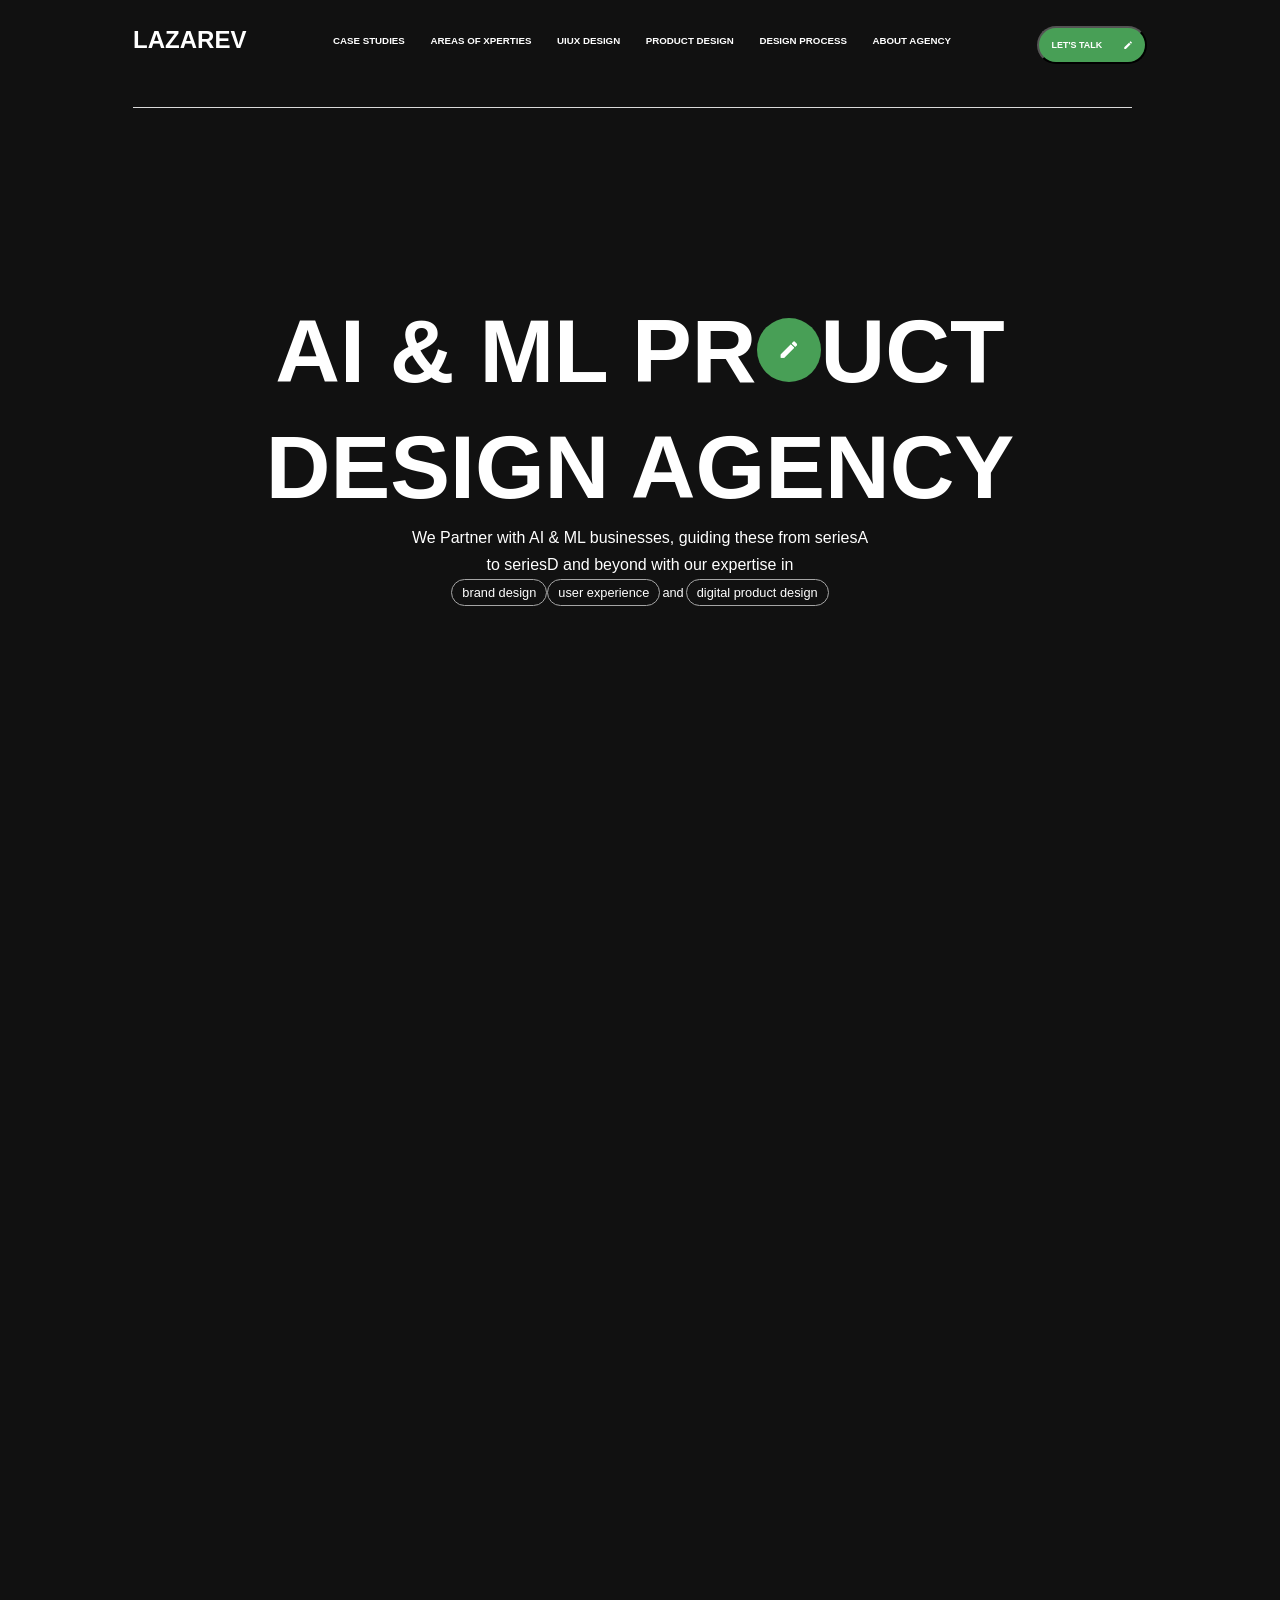
==== index.html @ f1cd25bc "Lazarev Project" ====
<!DOCTYPE html>
<html lang="en">
<head>
    <link rel="stylesheet" href="style.css">
    <meta charset="UTF-8">
    <meta name="viewport" content="width=device-width, initial-scale=1.0">
    <title>Document</title>
</head>
<body>
    <nav>
        <h1>LAZAREV</h1>
        <div class="nav-part2">
            <div class="nav-elem">
                <h4>Case Studies</h4>
                <h5><span>Case Studies</span></h5>
            </div>
            <div class="nav-elem">
                <h4>Areas of xperties</h4>
                <h5><span>Areas Of Expertise</span></h5>
                <h5><span>AI & ML</span></h5>
                <h5><span>Real Estate</span></h5>
                <h5><span>E-Commerce</span></h5>
                <h5><span>Web 3</span></h5>
            </div>
            <div class="nav-elem">
                <h4>UIUX Design</h4>
                <h5><span>UX Audit</span></h5>
                <h5><span>UI Design</span></h5>
                <h5><span>UX Design</span></h5>
                <h5><span>UX Reaserch</span></h5>
            </div>

            <div class="nav-elem">
                <h4>Product Design</h4>
                <h5><span>SaaS</span></h5>
                <h5><span>Web App</span></h5>
                <h5><span>Mobile App</span></h5>
                <h5><span>Website Design</span></h5>
            </div>

            <div class="nav-elem">
                <h4>Design Process</h4>
                <h5><span>MVP</span></h5>
                <h5><span>Relaunch</span></h5>
            </div>

            <div class="nav-elem">
                <h4>About Agency</h4>
                <h5><span>Our Story</span></h5>
                <h5><span>Client's Feedback</span></h5>
                <h5><span>Careers</span></h5>
                <h5><span></span></h5>
                <h5><span>News&Articles</span></h5>
            </div>
            
            
        </div>

        <button>Let's Talk <svg fill="none" viewBox="0 0 20 20">
            <path fill="#fff"
                d="M2.5 14.375V17.5h3.125l9.217-9.217-3.125-3.125L2.5 14.375Zm14.758-8.508a.83.83 0 0 0 0-1.175l-1.95-1.95a.83.83 0 0 0-1.175 0l-1.525 1.525 3.125 3.125 1.525-1.525Z">
            </path>
        </svg></button>
        <div id="nav-bottom2">


        </div>



        <div class="nav-bottom">
            <div class="bottom-div">
                <h5><span>Case Studies</span></h5>
            </div>
            <div class="bottom-div">
                <h5><span>🔥AI & ML</span></h5>
                <h5><span>FinTech</span></h5>
                <h5><span>RealEstate</span></h5>
                <h5><span>E-commerce</span></h5>
                <h5><span>Web3</span></h5>
            </div>

            <div class="bottom-div">
                <h5><span>🔥AI & ML</span></h5>
                <h5><span>FinTech</span></h5>
                <h5><span>RealEstate</span></h5>
                <h5><span>E-commerce</span></h5>
                
            </div>

            <div class="bottom-div">
                <h5><span>🔥AI & ML</span></h5>
                <h5><span>FinTech</span></h5>
                <h5><span>RealEstate</span></h5>
                <h5><span>E-commerce</span></h5>
                <h5><span>Web3</span></h5>
            </div>

            <div class="bottom-div">
                <h5><span>🔥AI & ML</span></h5>
                <h5><span>FinTech</span></h5>
                <h5><span>RealEstate</span></h5>
                <h5><span>E-commerce</span></h5>
                <h5><span>Web3</span></h5>
            </div>

            <div class="bottom-div">
                <h5><span>🔥AI & ML</span></h5>
                <h5><span>FinTech</span></h5>
                
         
        </div>

        <div class="bottom-div">
            <h5><span>🔥AI & ML</span></h5>
            <h5><span>FinTech</span></h5>
            <h5><span>RealEstate</span></h5>
            <h5><span>E-commerce</span></h5>
            <h5><span>Web3</span></h5>
        </div>


       

    </nav>
    
    <div class="main">
        <div id="page1">

            <h1>AI & ML PR<span ><svg id="penlogo" class="c-bttn__morph" fill="none" viewBox="0 0 131 136">
                <path class="g-path" data-morph="end" fill="#fff"
                    d="M48 77.457v7.224h7.224l21.307-21.306-7.224-7.225L48 77.457Zm34.118-19.67a1.919 1.919 0 0 0 0-2.716l-4.508-4.508a1.919 1.919 0 0 0-2.716 0l-3.526 3.526 7.224 7.224 3.526-3.525Z">
                </path>
                <path class="g-path" data-morph="start" fill="#fff"
                    d="M48 77.457v7.224h7.224l21.307-21.306-7.224-7.225L48 77.457Zm34.118-19.67a1.919 1.919 0 0 0 0-2.716l-4.508-4.508a1.919 1.919 0 0 0-2.716 0l-3.526 3.526 7.224 7.224 3.526-3.525Z"
                    data-original="M65.72 109.14c10.08 0 17.76-3.78 23.04-11.34 5.4-7.68 8.1-17.64 8.1-29.88 0-12.24-2.7-22.2-8.1-29.88-5.28-7.68-12.96-11.52-23.04-11.52-9.96 0-17.7 3.84-23.22 11.52-5.4 7.68-8.1 17.64-8.1 29.88 0 12.12 2.7 22.02 8.1 29.7 5.52 7.68 13.26 11.52 23.22 11.52Zm46.08 7.02c-11.64 12.6-27.06 18.9-46.26 18.9s-34.62-6.3-46.26-18.9C7.76 103.56 2 87.48 2 67.92c0-19.56 5.76-35.64 17.28-48.24C30.92 7.08 46.34.78 65.54.78s34.62 6.3 46.26 18.9c11.64 12.6 17.46 28.68 17.46 48.24 0 19.56-5.82 35.64-17.46 48.24Z">
                </path>
            </svg>UCT</h1>
            <H1>DESIGN Agency</H1>
            <p>We Partner with AI & ML businesses, guiding these from seriesA</p>
            <p>to seriesD and beyond with our expertise in</p>

            <div id="page1-pdesign">

                <h4>brand design</h4>
                <h4>user experience</h4>
                <h4>and</h4>
                <h4>digital product design</h4>
            </div>


            <div id="moving-div">
                <div id="blur-left"></div>
                <div class="move">
                    <img src="https://lazarev.kiev.ua/la24/forbes.svg" alt="">
                    <img src="https://lazarev.kiev.ua/la24/adweek.svg" alt="">
                    <img src="https://lazarev.kiev.ua/la24/pmi.svg" alt="">
                    <img src="https://lazarev.kiev.ua/la24/wf.svg" alt="">
                    <img src="https://lazarev.kiev.ua/la24/adweek.svg" alt="">
                    <img src="https://lazarev.kiev.ua/la24/rd.svg" alt="">
                    <img src="https://lazarev.kiev.ua/la24/pmi.svg" alt="">
                    <img src="https://lazarev.kiev.ua/la24/webby.svg" alt="">
                    <img src="https://lazarev.kiev.ua/la24/rd.svg" alt="">
                    <img src="https://lazarev.kiev.ua/la24/pmi.svg" alt="">
                </div>

                <div class="move">
                    <img src="https://lazarev.kiev.ua/la24/forbes.svg" alt="">
                    <img src="https://lazarev.kiev.ua/la24/adweek.svg" alt="">
                    <img src="https://lazarev.kiev.ua/la24/pmi.svg" alt="">
                    <img src="https://lazarev.kiev.ua/la24/wf.svg" alt="">
                    <img src="https://lazarev.kiev.ua/la24/adweek.svg" alt="">
                    <img src="https://lazarev.kiev.ua/la24/rd.svg" alt="">
                    <img src="https://lazarev.kiev.ua/la24/pmi.svg" alt="">
                    <img src="https://lazarev.kiev.ua/la24/webby.svg" alt="">
                    <img src="https://lazarev.kiev.ua/la24/rd.svg" alt="">
                    <img src="https://lazarev.kiev.ua/la24/pmi.svg" alt="">
                </div>
                <div id="blur-right"></div>
            </div>

        </div>
        <div id="page2">



        </div>
    </div>





    <script src="https://cdnjs.cloudflare.com/ajax/libs/gsap/3.13.0/gsap.min.js" integrity="sha512-NcZdtrT77bJr4STcmsGAESr06BYGE8woZdSdEgqnpyqac7sugNO+Tr4bGwGF3MsnEkGKhU2KL2xh6Ec+BqsaHA==" crossorigin="anonymous" referrerpolicy="no-referrer"></script>
    <script src="back.js"></script>

</body>
</html>
---- style.css ----
*{
    margin: 0px;
    padding: 0px;
    box-sizing: border-box;
    font-family:sans-serif;
    color: white;
}
html ,body {
    height: 100%;
    width: 100%;
}

nav{
    position: fixed;
    /* background-color: hotpink; */
    height: 12vh;
    display: flex;
    align-items: flex-start;
    width: 100%;
    padding: 2vw 10.4vw;
    justify-content: space-between;
    z-index: 10;
}
.nav-part2{
    display: flex;
    gap: 2vw;
    align-items: flex-start;
    padding: 1vh;
    position: relative;
    z-index: 10;

}
.nav-part2 h4{
    font-size: 0.76vw;
    text-transform: uppercase;
    font-weight: 600;
    margin-bottom: 2.6vw;
}
.nav-part2 h5{
    margin-bottom: 1vw;
    /* background-color: red; */
    display: none;
    overflow: hidden;
}
.nav-part2 h5 span{
    font-size: 0.74vw;
    font-weight: 400;
    display: inline-block;
    


}
nav button{
    display: flex;
    align-items: center;
    padding: 12px 12px;
    font-weight: 700;
    border-radius: 50px;
    font-size: 0.7vw;
    text-transform: uppercase;
    
    background-color: #489F56;
}
nav button svg {
    height: 0.8vw;
    margin-left: 1.6vw;
}

#nav-bottom2{
    width: 79%;
    height: 0vh;
    /* border-bottom: 1px solid white; */
    position: absolute;
    background-color:#111;
    bottom: 0;
    z-index: 9;
    top: 100%;

}




.nav-bottom{
    /* background-color: rgb(106, 84, 84); */
    height: 0%;
    position: absolute;
    inline-size: 78%;
    transition: all ease 0.65s;
    bottom: 0%;
    border-bottom: 1px solid #dadada;
    display: flex;
    align-items: flex-start;
    justify-content: space-between;
    padding: 2vw 15vw;
    padding-left: 18.52vw;
    padding-top: 3vw;


}
.bottom-div{
   margin-top: 2vw;
   position: absolute;
}

nav:hover .nav-bottom{
    /* background-color: #489F56; */
    bottom: -150%;
    height: 150%;
    background-color: #111  ;

}
.bottom-div h5{
    /* background-color: red; */
    margin-bottom: 0.4vw;
}
.bottom-div h5 span {
    font-size: 0.75vw;
    display: inline-block;
    font-weight: 400;
    opacity: 0;
}

#page1{
    height: 100vh;
    width: 100%;
    background-color: #111;
    display: flex;
    flex-direction: column;
    justify-content: center;
    align-items: center;

}

#page1 h1 {
    font-size: 7vw;
    text-transform: uppercase;
    font-weight: 900;
    line-height: 9vw;
}

#penlogo{
    block-size: 5vw;
    border-radius: 50%;
    width: 5vw;
    background-color: #489F56;
}
#page1 p{
    text-align: center;
    margin: 0.5vh;
    font-weight: 300;
}

#page1-pdesign{
    display: flex;
    align-items: center;
    justify-content: center;
}

#page1-pdesign h4{
    font-size: 1vw;
    font-weight: 400;
    text-transform: lowercase;
    padding: 5px 10px;
    border: 1px solid #a5a5a5;
    border-radius: 50px;
}
#page1-pdesign h4:nth-last-child(2){
    border: none;
    padding: 2px;
    margin-top: 0.5pw;
}
#moving-div{
    /* background-color: #489F56;  */
    margin-top: 10vh;
    position: absolute;
    bottom: 3vh;
    white-space: nowrap;
    padding: 1.2vw;
    overflow: hidden;
    /* display: flex; */
    width: 45%;
    
}
#moving-div .move
{
    animation-name: mobe;
    animation-duration: 7s;
    animation-timing-function: linear;
    display: inline-block;
    animation-iteration-count: infinite;
}
#moving-div .move img{
    height: 1vw;
    margin: 0 1vw;
}
#blur-left{
    background-color: #0f5c1c;
    height: 100%;
    width: 20%;
    position: absolute;
    background: linear-gradient(to right ,#111 ,transparent);
    top: 0;
    left: 0;
    z-index: 2;
}
#blur-right{
    background: linear-gradient(to right ,transparent , #111);
    height: 100%;
    width: 20%;
    position: absolute;
    top: 0;
    right: 0;
    z-index: 2;
}
@keyframes mobe {
    0%{
        transform: translate(0);

    }
    100%{
        transform: translate(-100%);
    }
}

#page2{
    height: 100vh;
    width: 100%;
    background-color: #111;

}
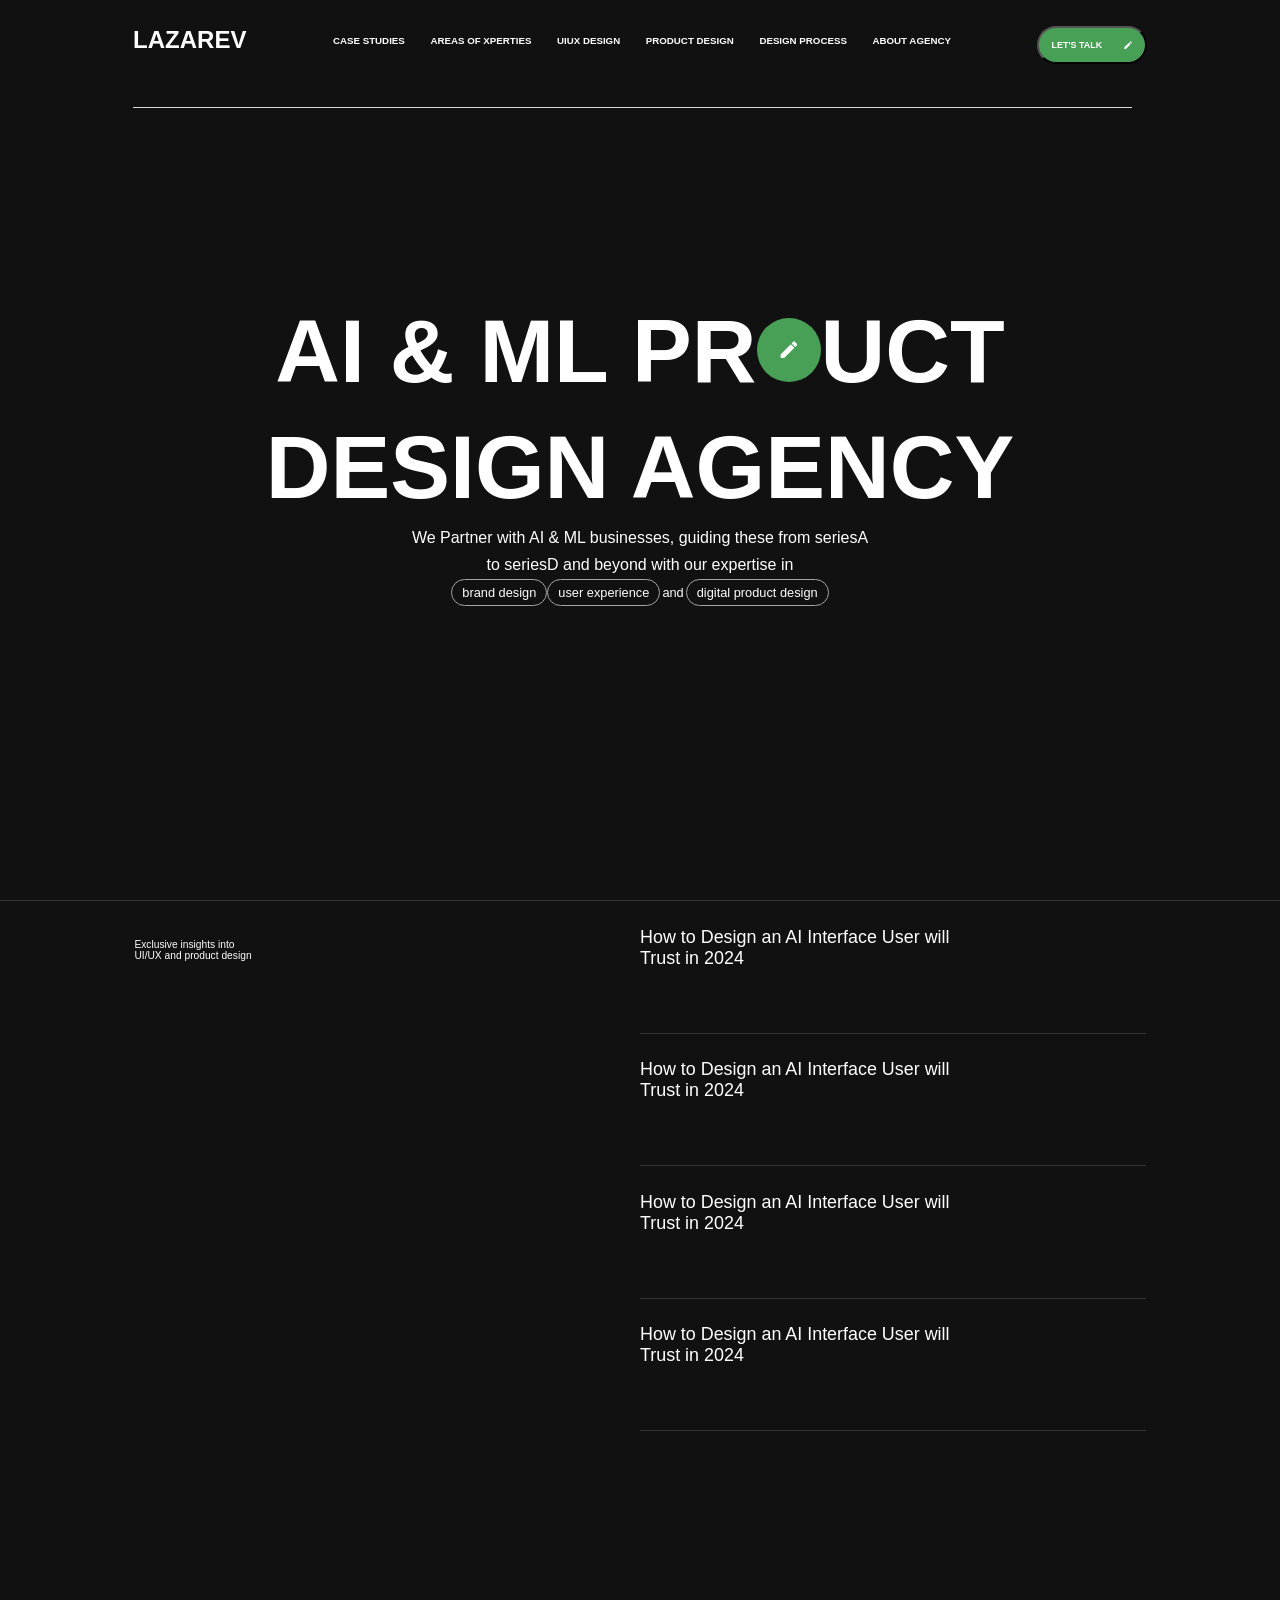
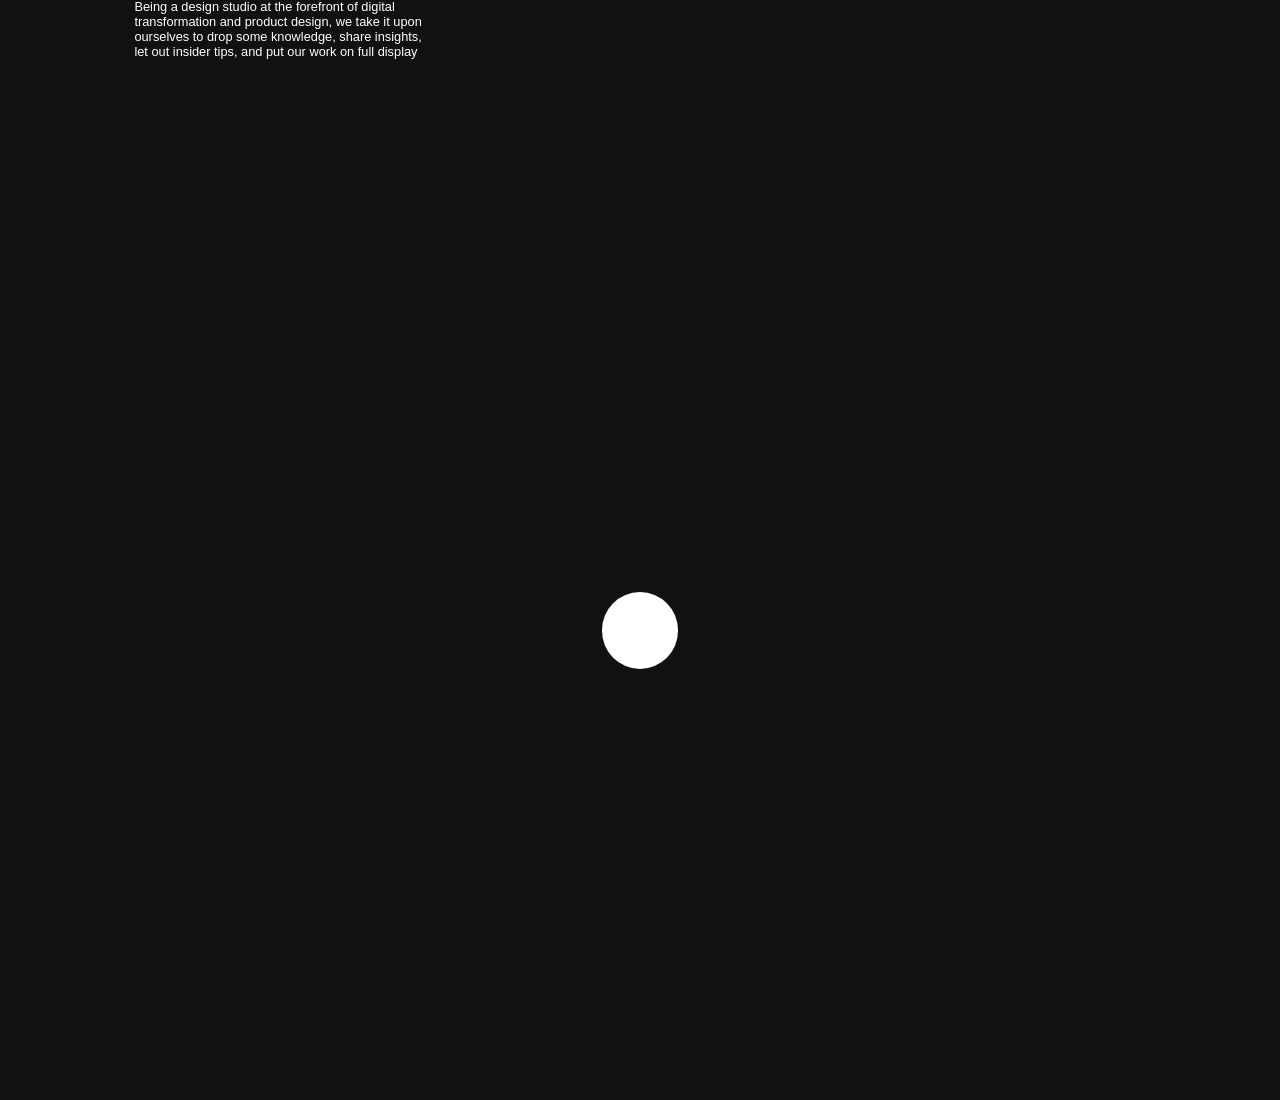
==== commit e6c806dd: "Page 2 & Page 3 Addition" ====
--- a/index.html
+++ b/index.html
@@ -4,7 +4,11 @@
     <link rel="stylesheet" href="style.css">
     <meta charset="UTF-8">
     <meta name="viewport" content="width=device-width, initial-scale=1.0">
-    <title>Document</title>
+    <title>LAZAREV.AI</title>
+    <link
+    href="https://cdn.jsdelivr.net/npm/remixicon@4.5.0/fonts/remixicon.css"
+    rel="stylesheet"
+/>
 </head>
 <body>
     <nav>
@@ -182,8 +186,53 @@
         </div>
         <div id="page2">
 
-
-
+            <div class="page2-left">
+                <p>Exclusive insights into <br>UI/UX and product design</p>
+                <h5>Being a design studio at the forefront of digital transformation and product design, we take it upon
+                    ourselves to drop some knowledge, share insights, let out insider tips, and put our work on full
+                    display</h5>            </div>
+
+            <div id="page2-right">
+
+                <div class="right-elem">
+                    <h2> How to Design an AI Interface User will <br>Trust in 2024</h2>
+                    <img src="https://assets-global.website-files.com/64a5e6675a4159253d0ee3e0/65c5011d306a52274ebea027_cover.webp"
+                        alt="">
+                </div>
+
+                <div class="right-elem">
+                    <h2> How to Design an AI Interface User will <br>Trust in 2024</h2>
+                    <img src="https://assets-global.website-files.com/64a5e6675a4159253d0ee3e0/65c5011d306a52274ebea027_cover.webp"
+                        alt="">
+                </div>
+
+                <div class="right-elem">
+                    <h2> How to Design an AI Interface User will <br>Trust in 2024</h2>
+                    <img src="https://assets-global.website-files.com/64a5e6675a4159253d0ee3e0/65c5011d306a52274ebea027_cover.webp"
+                        alt="">
+                </div>
+
+                <div class="right-elem">
+                    <h2> How to Design an AI Interface User will <br>Trust in 2024</h2>
+                    <img src="https://assets-global.website-files.com/64a5e6675a4159253d0ee3e0/65c5011d306a52274ebea027_cover.webp"
+                        alt="">
+                </div>
+            </div>
+
+
+        </div>
+    </div>
+
+    <div id="page3">
+        <video src="https://lazarev.kiev.ua/la24/la-reel--min.mp4"></video>
+        <div class="page3-center">
+            <div class="icon">
+
+                <i class="ri-play-fill"></i>
+            </div>
+            <h5>
+                Watch Showreel
+            </h5>
         </div>
     </div>
 
--- a/style.css
+++ b/style.css
@@ -227,5 +227,124 @@
     height: 100vh;
     width: 100%;
     background-color: #111;
-
-}+    padding: 0vw 10.5vw;
+    padding-bottom: 8vw;
+    position: relative;
+    display: flex;
+    justify-content: space-between;
+    align-items: center;
+    border-top: 1px solid #333;
+}
+.page2-left{
+    height: 100%;
+    width: 40%;
+    /* background-color: #489F56; */
+    display: flex;
+    justify-content: space-between;
+    /* align-items: flex-start; */
+    flex-direction: column;
+    padding: 3vw 0vw;
+
+}
+.page2-left p{
+    font-size: 0.8vw;
+}
+.page2-left h5{
+    font-size: 1vw;
+    width: 75%;
+    font-weight: 400;
+}
+#page2-right{
+    height: 100%;
+    width: 50%;
+    /* background-color: #2b332c; */
+}
+.right-elem {
+    /* background-color: #0f5c1c; */
+    padding-top: 2vw;
+    padding-bottom: 5vw;
+    border-bottom: 1px solid #333; 
+}
+
+.right-elem h2 {
+    font-size: 1.4vw;
+    font-weight: 400;
+}
+
+.right-elem img{
+    height: 7vw;
+    width: 7vw;
+    border-radius: 50%;
+    object-fit: cover;
+    position: absolute;
+    opacity: 0;
+    scale: 0;
+}
+
+
+#page3 {
+    height: 100vh;
+    width: 100%;
+    background-color: #111;
+    position: relative;
+    background-image: url(https://lazarev.kiev.ua/la24/reel-cover.webp);
+    background-size: cover;
+    display: flex;
+    align-items: center;
+    justify-content: center;
+}
+
+.page3-center{
+    /* background-color: #489F56; */
+    display: flex;
+    align-items: center;
+    flex-direction: column;
+    padding: 1vw;
+}
+.page3-center .icon {
+    /* background-color: blue; */
+    display: flex;
+    align-items: center;
+    justify-content: center;
+    padding: 3vw;
+    border-radius: 50%;
+    background-color: white;
+    
+} 
+.page3-center .icon i{
+    color: #111;
+    font-size: 2.8vw;
+}
+.page3-center h5{
+    font-size: 0.7vw;
+    padding: 8px 10px;
+    background-color: white;
+    color: #111;
+    font-weight: 700;
+    border-radius: 50px;
+    margin-top: 1vw;
+    border-radius: 50px;
+    text-transform: uppercase;
+    opacity: 0;
+    transition: all ease 0.8s;
+    transform: translateY(10%);
+    text-transform: uppercase;
+   
+}
+.page3-center:hover h5 {
+    opacity: 1 ;
+    transform: translateY(0%);
+}
+ 
+#page3 video {
+    height: 100%;
+    width: 100%;
+    position: absolute;
+    object-fit: cover;
+    transform: scaleX(0.7) scaleY(0);
+    opacity: 0;
+    border-radius: 30px;
+    z-index: 99999;
+}
+
+
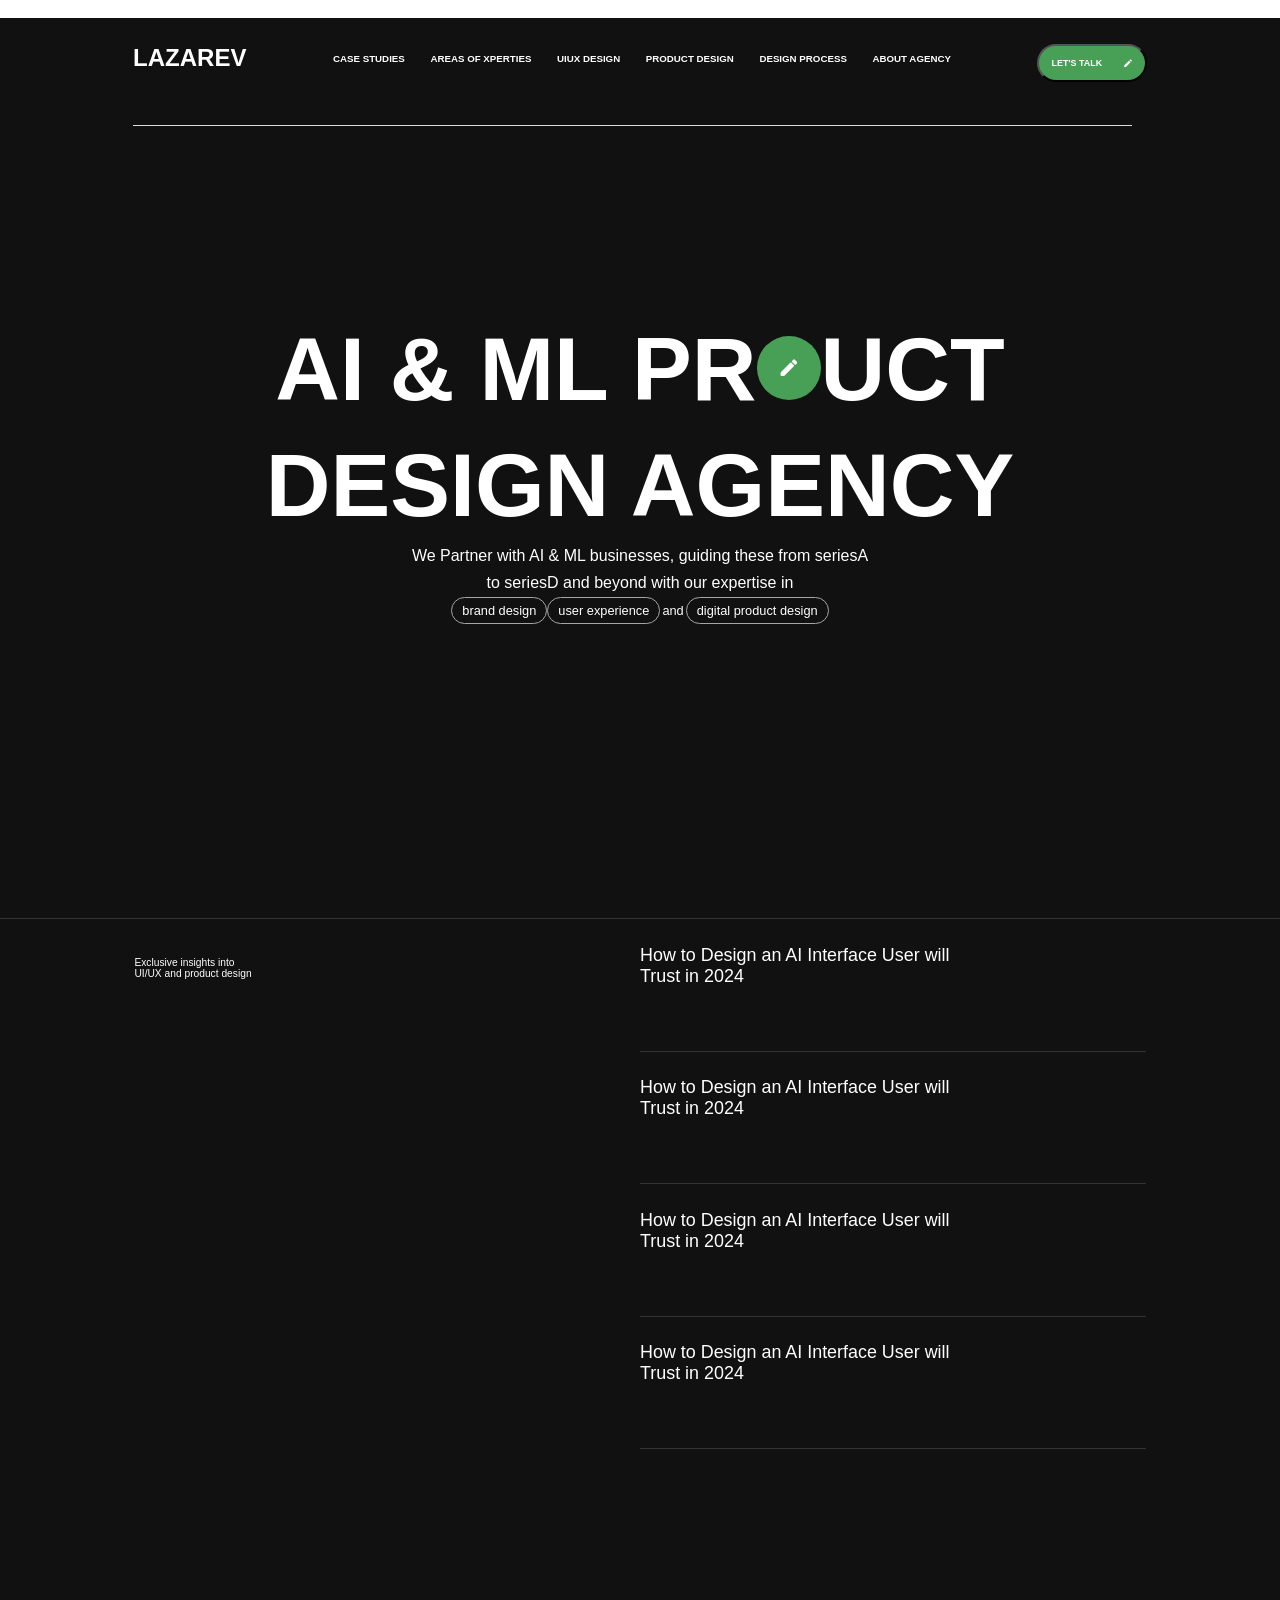
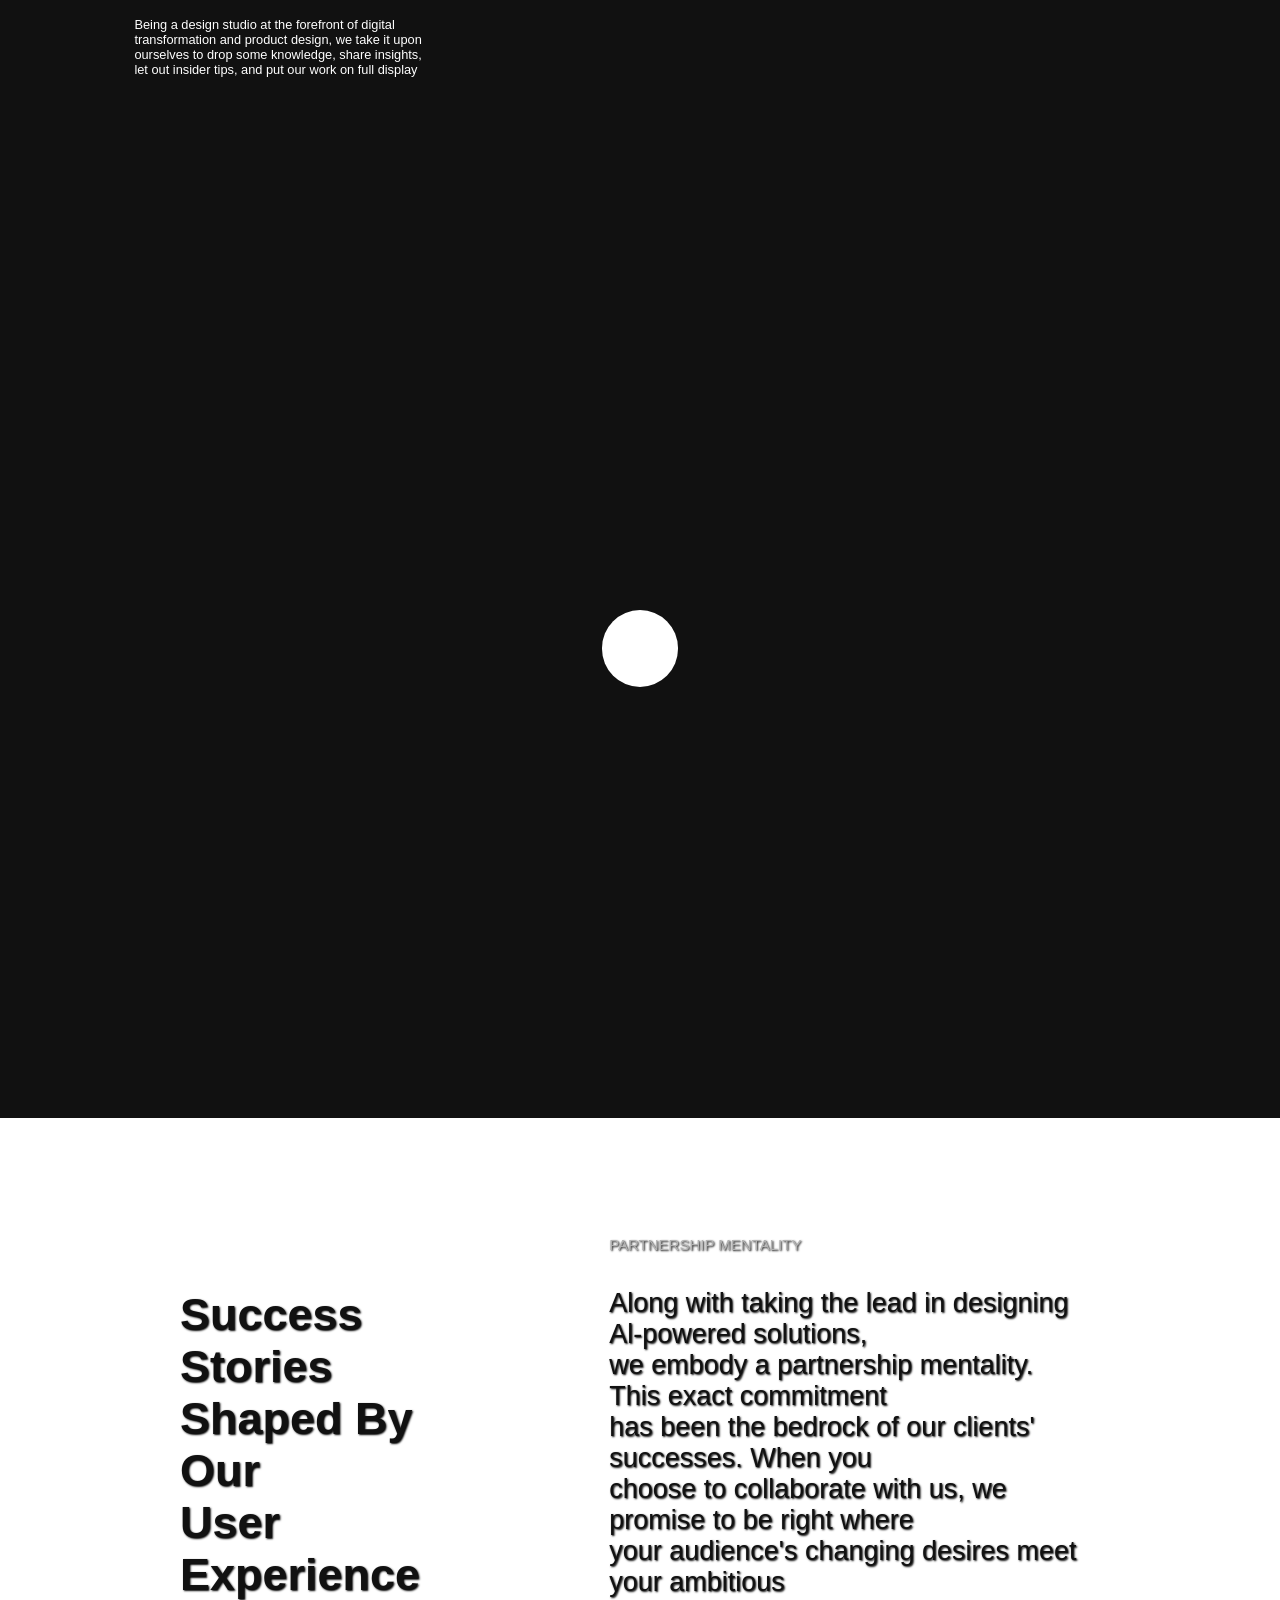
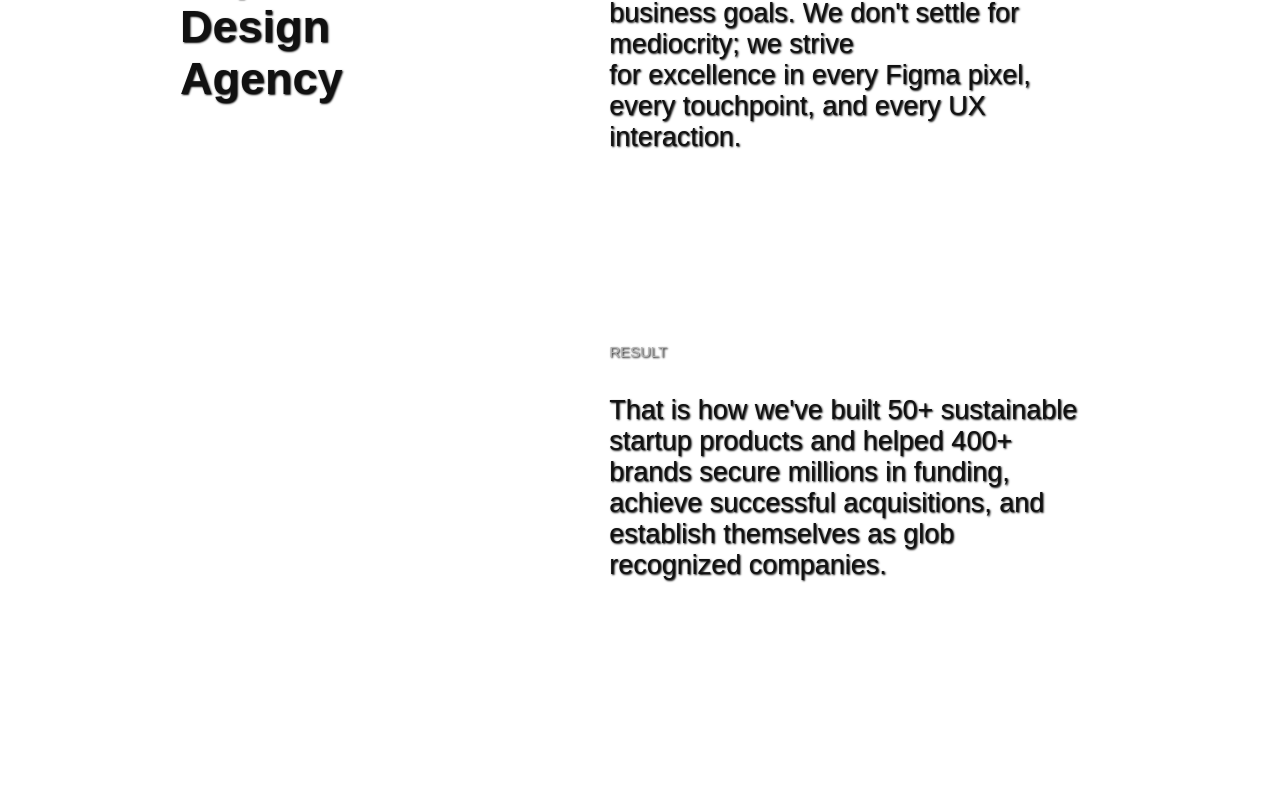
==== commit da9544e4: "Updation of Fourth Page" ====
--- a/index.html
+++ b/index.html
@@ -11,7 +11,7 @@
 />
 </head>
 <body>
-    <nav>
+    <<nav> 
         <h1>LAZAREV</h1>
         <div class="nav-part2">
             <div class="nav-elem">
@@ -234,6 +234,29 @@
                 Watch Showreel
             </h5>
         </div>
+    </div> -->
+
+    <div class="page4">
+        <div id="left-side4">
+
+            <p>Success Stories <br> Shaped By Our <br> User Experience <br> Design Agency</p>
+        </div>
+
+
+       
+        <div id="right-side4">
+            <p><span> Partnership Mentality</span> <br> <br> Along with taking the lead in designing Al-powered solutions,<br> we embody a partnership mentality. This exact commitment <br> has been the bedrock of our clients' successes. When you <br> choose to collaborate with us, we promise to be right where <br> your audience's changing desires meet your ambitious <br> business goals. We don't settle for mediocrity; we strive <br> for excellence in every Figma pixel, every touchpoint, and every UX <br> interaction.</p>
+
+            <p>
+                <span>Result</span> <br> <br>
+                That is how we've built 50+ sustainable startup products and helped 400+ brands secure millions in funding, achieve successful acquisitions, and establish themselves as glob recognized companies.
+            </p>
+
+        </div>
+     
+
+
+
     </div>
 
 
--- a/style.css
+++ b/style.css
@@ -345,6 +345,79 @@
     opacity: 0;
     border-radius: 30px;
     z-index: 99999;
-}
-
-
+    
+}
+.page4{
+    display: flex;
+    flex-direction: row;
+    /* background-color: #489F56; */
+    text-shadow: 1px 1px 2px #000000;
+}
+
+
+.page4 #left-side4 {
+    /* background-color: aqua; */
+    height: 100vh;
+    width: 100%;
+    display: flex;
+    width: 45%;
+    font-size: 5vh;
+    margin-left:20vh ;
+    margin-top:7vh ;
+}
+.page4 #left-side4 p{
+    font-family: Arial, Helvetica, sans-serif;
+    font-weight: 580;
+    margin: 0vh;
+    color: #111;
+    margin-top: 10vh;
+}
+.page4 #right-side4 {
+    margin: 1vh;
+    margin-top: -10vh;
+    padding-bottom: 2vh;
+    
+}
+
+.page4 #right-side4 span{
+    opacity: 1;
+    font-size: 15px;
+    color: #B4B4B4;
+    text-transform: uppercase;
+    
+}
+
+.page4 #right-side4 p{
+    font-size: 3vh;
+    margin: 20vh;
+    color: #111;
+}
+
+.page4 #right-side4 p:hover{
+    text-shadow: 1px 1px 2px #000000;
+    
+    transition: 1s;
+}
+.page4 #left-side4 p:hover{
+    transition: 1s;
+    /* filter: drop-shadow(1px 2px 10px black); */
+}
+
+body .page4:hover nav {
+    opacity: 0;
+}
+
+nav {
+    transition: opacity 1s ease;
+  }
+  
+  nav.hidden {
+    opacity: 0;
+    pointer-events: none; /* Optional: disables nav interactions while hidden */
+  }
+
+
+  
+  
+
+
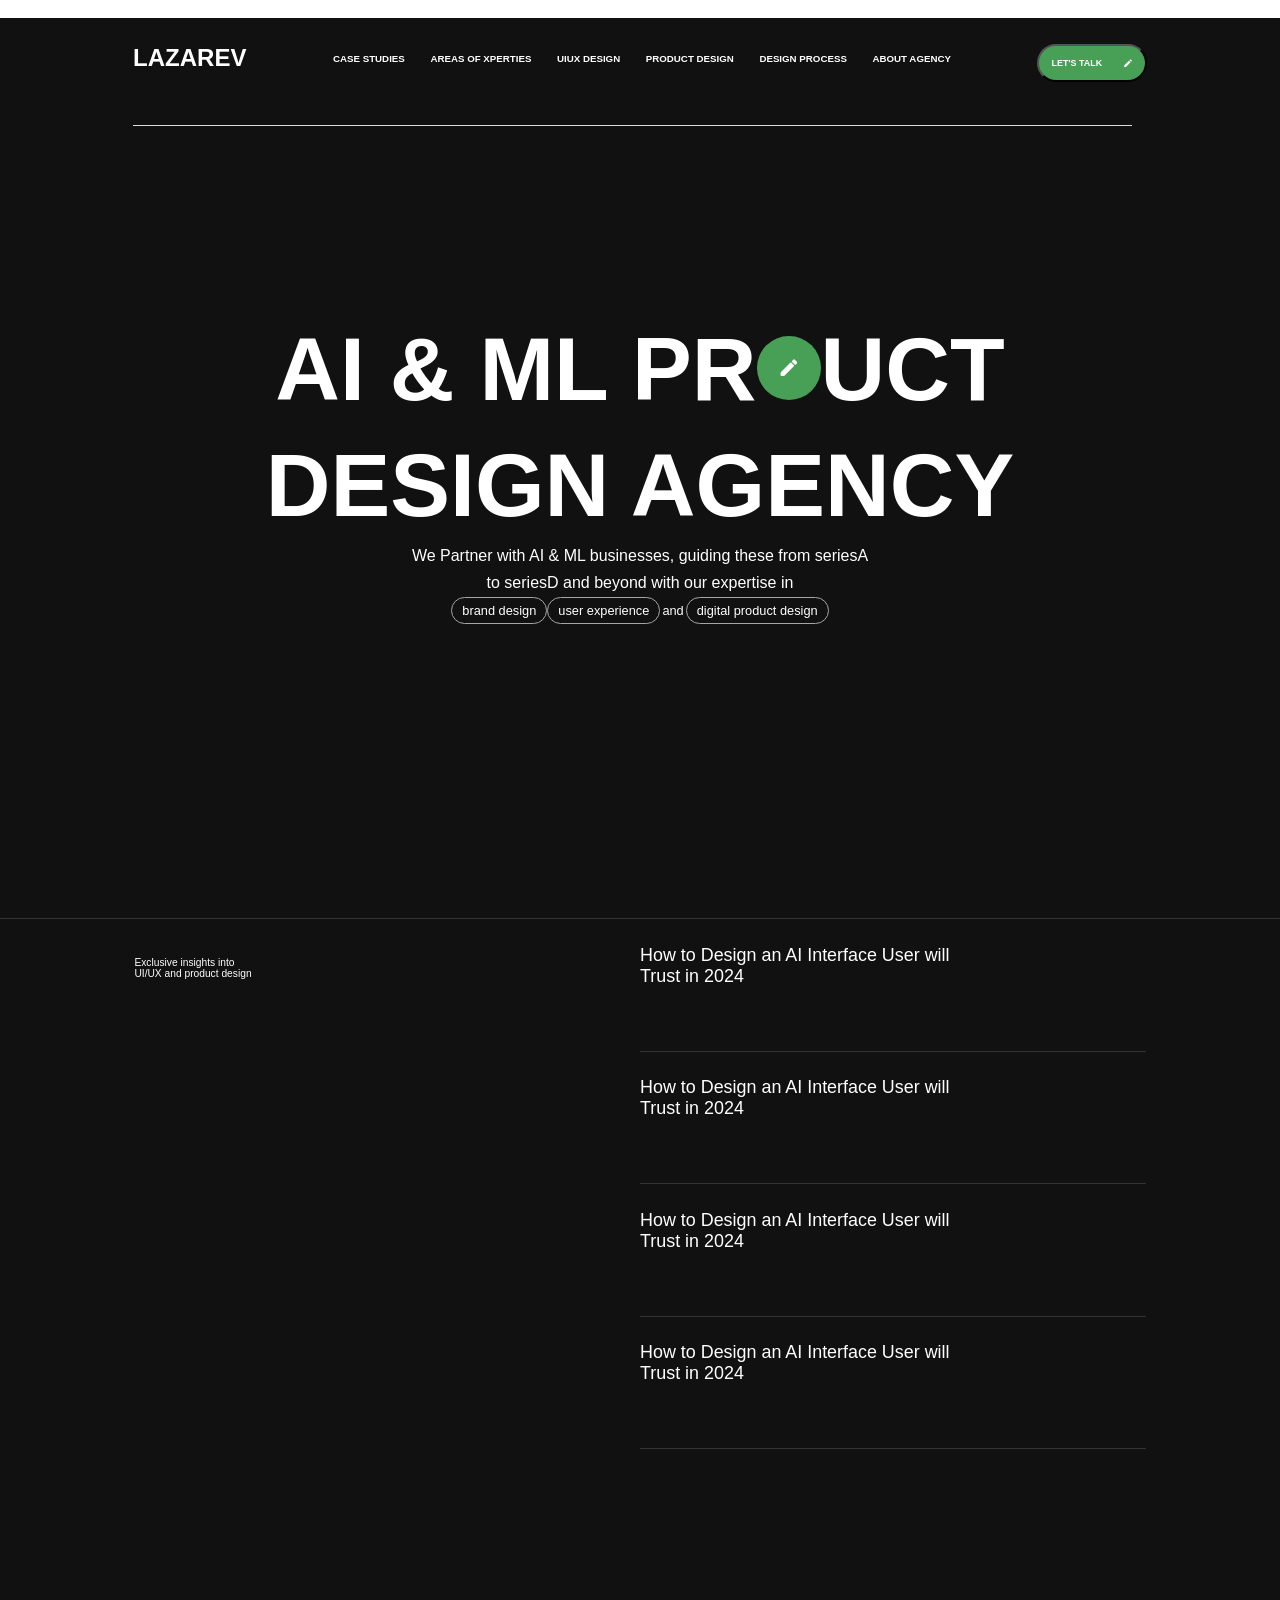
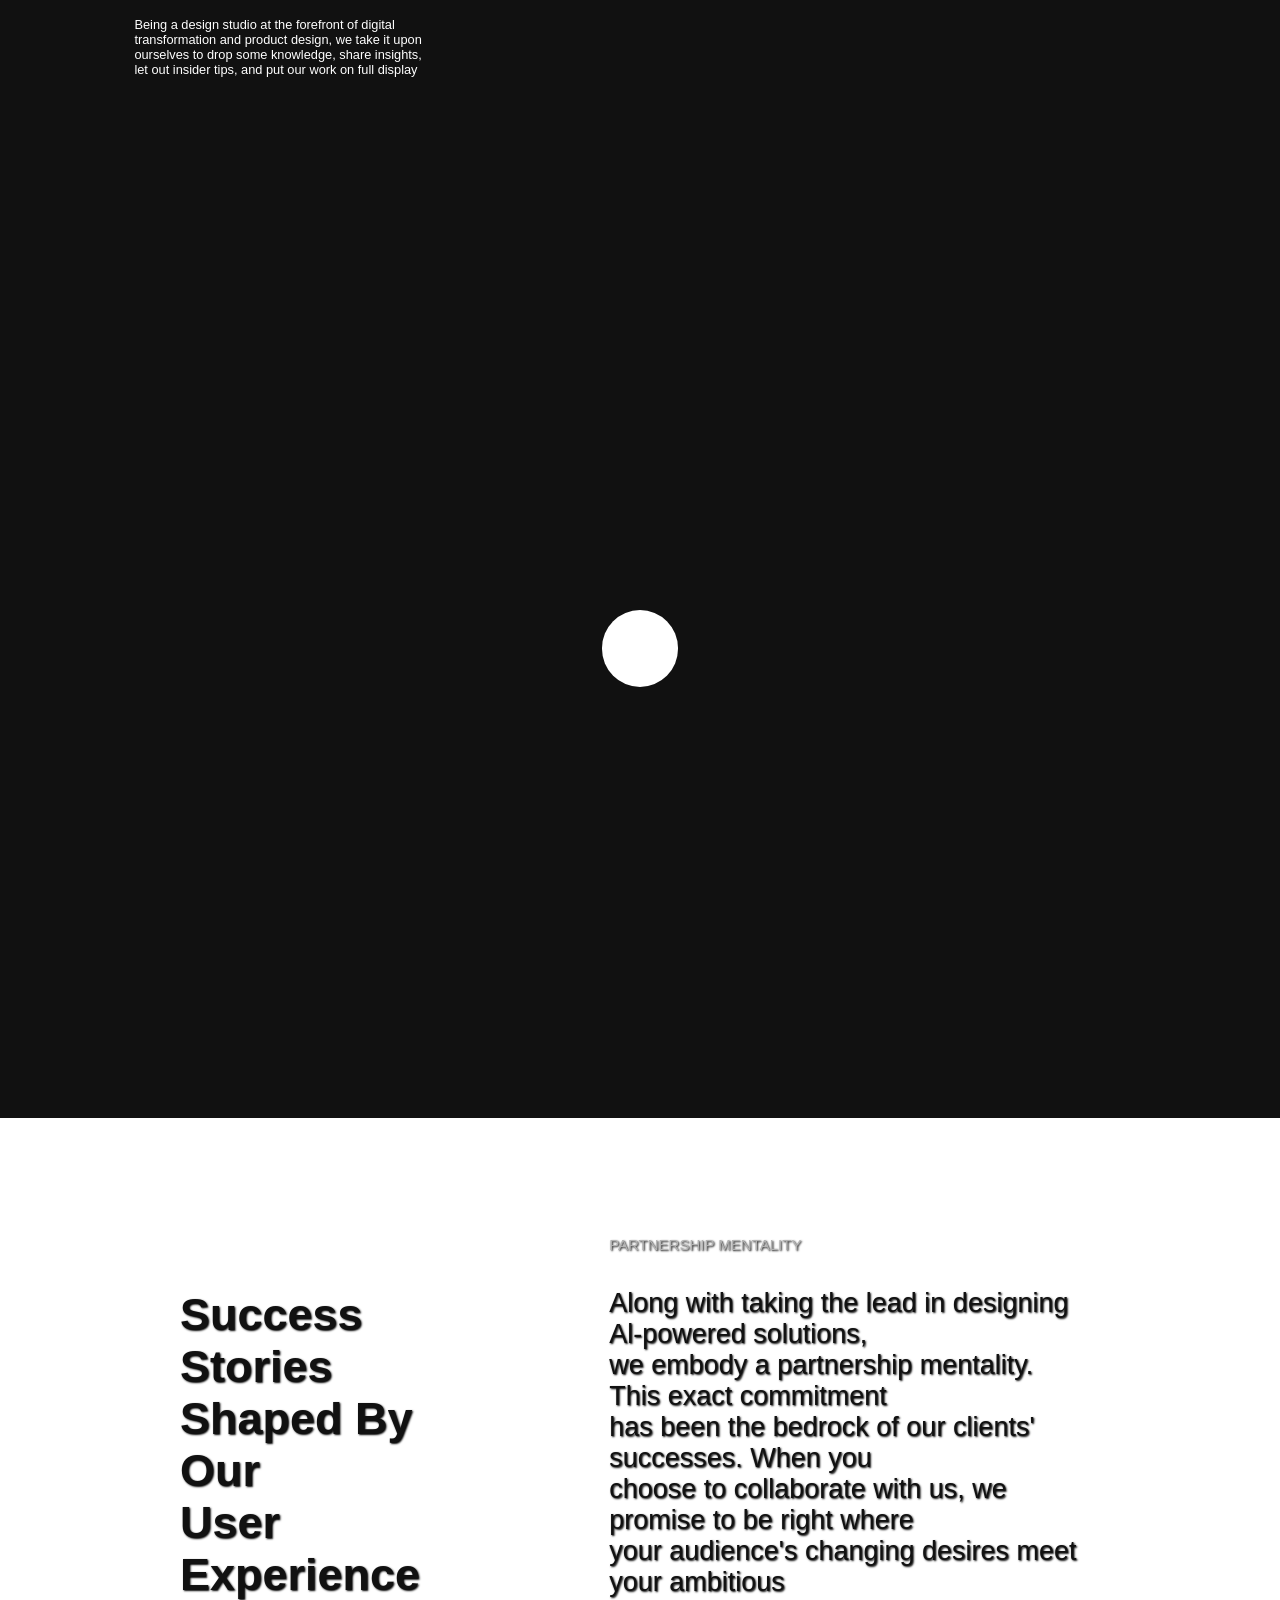
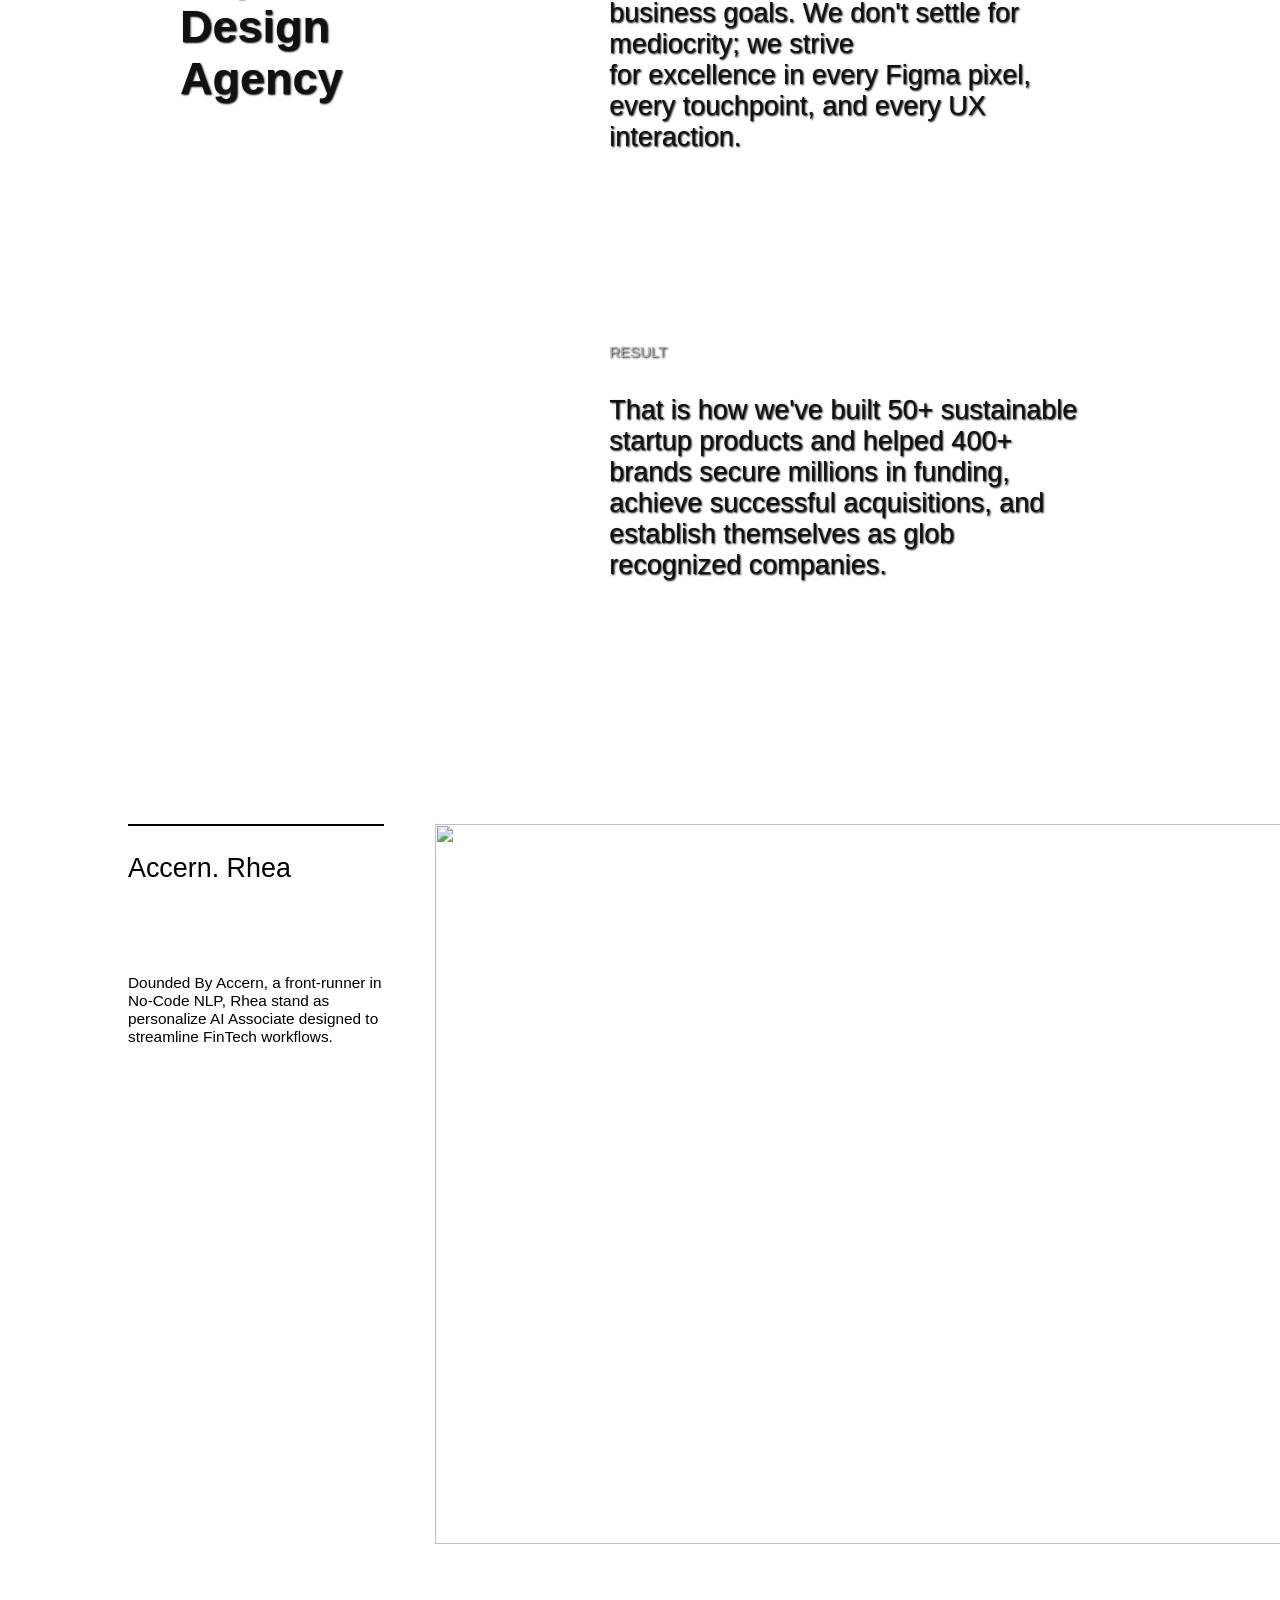
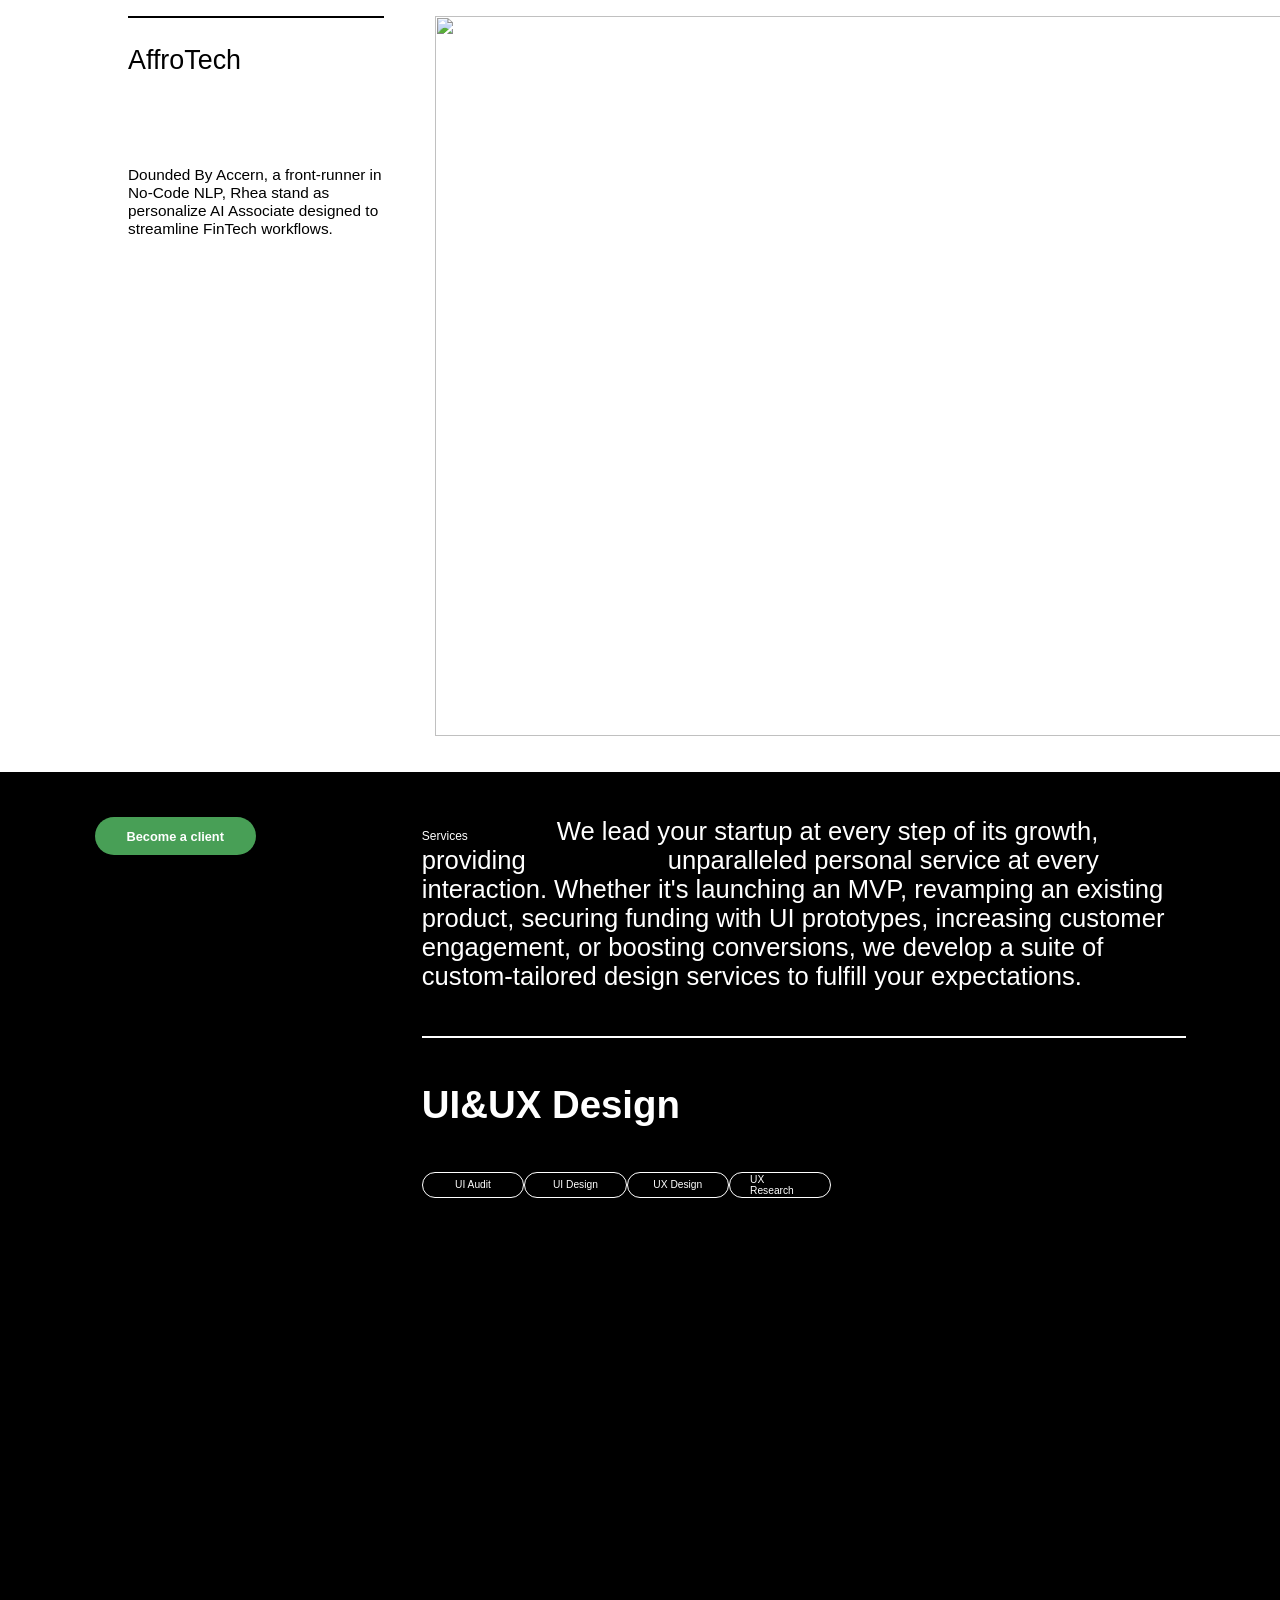
==== commit 04b5a4b4: "Page 6 updation" ====
--- a/index.html
+++ b/index.html
@@ -114,6 +114,7 @@
                 
          
         </div>
+        </div>
 
         <div class="bottom-div">
             <h5><span>🔥AI & ML</span></h5>
@@ -237,6 +238,7 @@
     </div> -->
 
     <div class="page4">
+
         <div id="left-side4">
 
             <p>Success Stories <br> Shaped By Our <br> User Experience <br> Design Agency</p>
@@ -260,6 +262,59 @@
     </div>
 
 
+<div id="page5">
+
+        
+    <div class="section">
+        <div class="sec-left">
+
+            <h4>Accern. Rhea </h4>
+            <p>Dounded By Accern, a front-runner in <br>No-Code NLP, Rhea stand as <br> personalize AI Associate designed to <br>streamline FinTech workflows.</p>
+        </div>
+        <div class="sec-right">
+            <img src="https://assets-global.website-files.com/64a5e6675a4159253d0ee3e0/65a93ac90b586168e5917ac8_Rhea%20-%20cover_horizontal_low.webp"
+            alt="">
+        <video  src="https://lazarev.kiev.ua/cases/la24/accern-rhea-cover-small.mp4"></video>
+
+        </div>
+
+   </div>
+
+   <div class="section">
+    <div class="sec-left">
+
+        <h4>AffroTech </h4>
+        <p>Dounded By Accern, a front-runner in <br>No-Code NLP, Rhea stand as <br> personalize AI Associate designed to <br>streamline FinTech workflows.</p>
+    </div>
+    <div class="sec-right">
+        <img src="https://assets-global.website-files.com/64a5e6675a4159253d0ee3e0/65cb66041ce86ac3784aaba1_Afrotech%20-%20cover_horizontal.webp"
+                        alt="">
+                    <video   src="https://lazarev.kiev.ua/cases/la24/afrotech-cover-big.mp4"></video>
+
+    </div>
+
+</div>
+</div>
+
+
+<div id="page6">
+    <button>Become a client</button>
+
+    <div class="page6-right">
+        <p><span>Services</span>We lead your startup at every step of its growth, providing <span></span>unparalleled personal service at every interaction. Whether it's launching an MVP, revamping an existing product, securing funding with UI prototypes, increasing customer engagement, or boosting conversions, we develop a suite of custom-tailored design services to fulfill your expectations.</p>
+
+        <div id="page6-content">
+
+            <h1>UI&UX Design </h1>
+            <div class="flex">
+                <h4 id="ui">UI Audit</h4>
+                <h4 id="ui">UI Design</h4>
+                <h4 id="ui">UX Design</h4>
+                <h4 id="ui">UX Research</h4>
+            </div>
+        </div>
+    </div>
+</div>
 
 
 
--- a/style.css
+++ b/style.css
@@ -417,6 +417,144 @@
   }
 
 
+  #page5{
+    min-height: 100vh;
+    width: 100%;
+    background-color: white;
+    padding-bottom: 13v;
+  }
+  .section{
+    width: 100%;
+    height: 88vh;
+    display: flex;
+    align-items: center;
+    justify-content: space-between;
+    padding: 13vh 10vw;
+  }
+.sec-left h4{
+
+    font-size: 2.1vw;
+    color: #000;
+    font-weight: 500;
+}
+.sec-left p{
+    color: #000;
+    margin-top: 10vh;
+    font-size: 1.2vw;
+    /* width: ; */
+}
+
+.sec-left{
+    border-top: 2px solid black;
+    height: 80vh;
+    width: 25%;
+    padding-top: 3vh;
+    /* background-color: #a5a5a5; */
+}
+.sec-right{
+    /* background-color: aquamarine; */
+    height: 80vh;
+    width: 70%;
+    position: relative;
+}
+.sec-right img {
+    height: 100%;
+    width: 113vh;
+    object-fit: cover;
+}
+.sec-right video{
+    height: 100%;
+    width: 100%;
+    position: absolute;
+    left: 0;
+    top: 0;
+    object-fit: cover;
+    opacity: 1;
+    transition: opacity ease 0.3s;
+}
+#page6{
+    height: 100vh;
+    width: 100%;
+    display: flex;
+    flex-direction: row;
+    align-items: flex-start;
+    justify-content: space-between;
+    padding: 5vh 10.5vh;
+    position: relative;
+    background: #000;
+}
+#page6>button{
+    padding: 0.9vw 2.5vw;
+    font-size: 1vw;
+    font-weight: 600;
+    background-color: #489F56;
+    /* height: 5vh;
+    width: 10vh; */
+    border-radius: 50px;
+    border: none;
+
+}
+#page6 .page6-right{
+    width: 70%; 
+    color: #c7bebe;
+}
+#page6 .page6-right>p{
+    font-size: 2vw;
+}
+
+#page6 .page6-right>p span{
+    font-size: 12px;
+    width: 15vh;
+    display: inline-block;
+}
+
+
+#page6-content{
+    width: 100%;
+    /* background-color: darkred; */
+    margin-top: 5vh;
+    padding: 5vh 0;
+    border-top: 2px solid white;
+    display: flex;
+    flex-direction: column;
+}
+
+#page6-content>h1{
+    font-size: 3vw;
+
+}
+#page6-content .flex{
+    display: flex;
+    margin-top: 5vh;
+}
+#page6-content .flex h4{
+    /* display: flex;
+    flex-direction: row;
+    border-radius: 50px;
+    border: 1px salmon white;
+    font-weight: 400;
+    padding: 10px 20px ;
+    font-size: 0.8vw; */
+}
+
+#ui{
+    font-weight: 400;
+    padding: 10px 20px ;
+    font-size: 0.8vw;
+    width: 8vw;
+    height: 2vw;
+    border-radius: 50px;
+    border: 1px solid white;
+    display: flex;
+    flex-direction: row;
+    align-items: center;
+    justify-content: center;
+}
+
+#ui:hover{
+    box-shadow: 0 0 8px rgba(255, 255, 255, 0.8);
+    transition: 0.3s;
+}
   
   
 
